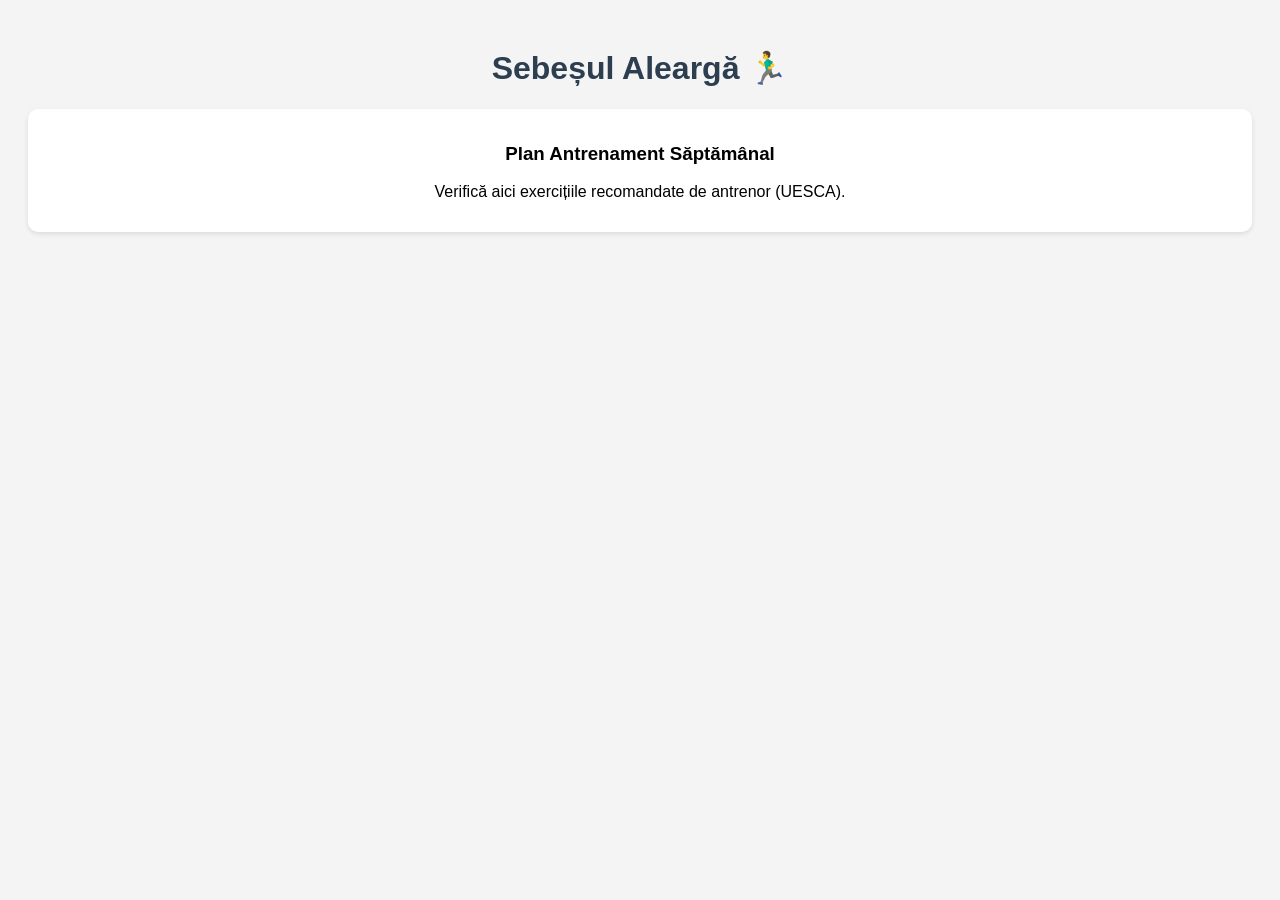
==== index.html @ 83960711 "Add files via upload" ====
<!DOCTYPE html>
<html lang="ro">
<head>
    <meta charset="UTF-8">
    <meta name="viewport" content="width=device-width, initial-scale=1.0">
    <title>Sebeșul Aleargă</title>
    <link rel="manifest" href="manifest.json">
    <link rel="stylesheet" href="style.css"> <style>
        body { font-family: sans-serif; text-align: center; padding: 20px; background: #f4f4f4; }
        .card { background: white; padding: 15px; border-radius: 10px; box-shadow: 0 2px 5px rgba(0,0,0,0.1); margin-bottom: 10px; }
        h1 { color: #2c3e50; }
    </style>
</head>
<body>
    <h1>Sebeșul Aleargă 🏃‍♂️</h1>
    <div class="card">
        <h3>Plan Antrenament Săptămânal</h3>
        <p>Verifică aici exercițiile recomandate de antrenor (UESCA).</p>
    </div>
    
    <script>
        if ('serviceWorker' in navigator) {
            navigator.serviceWorker.register('sw.js')
            .then(() => console.log("Aplicația este gata de funcționare offline!"));
        }
    </script>
</body>
</html>
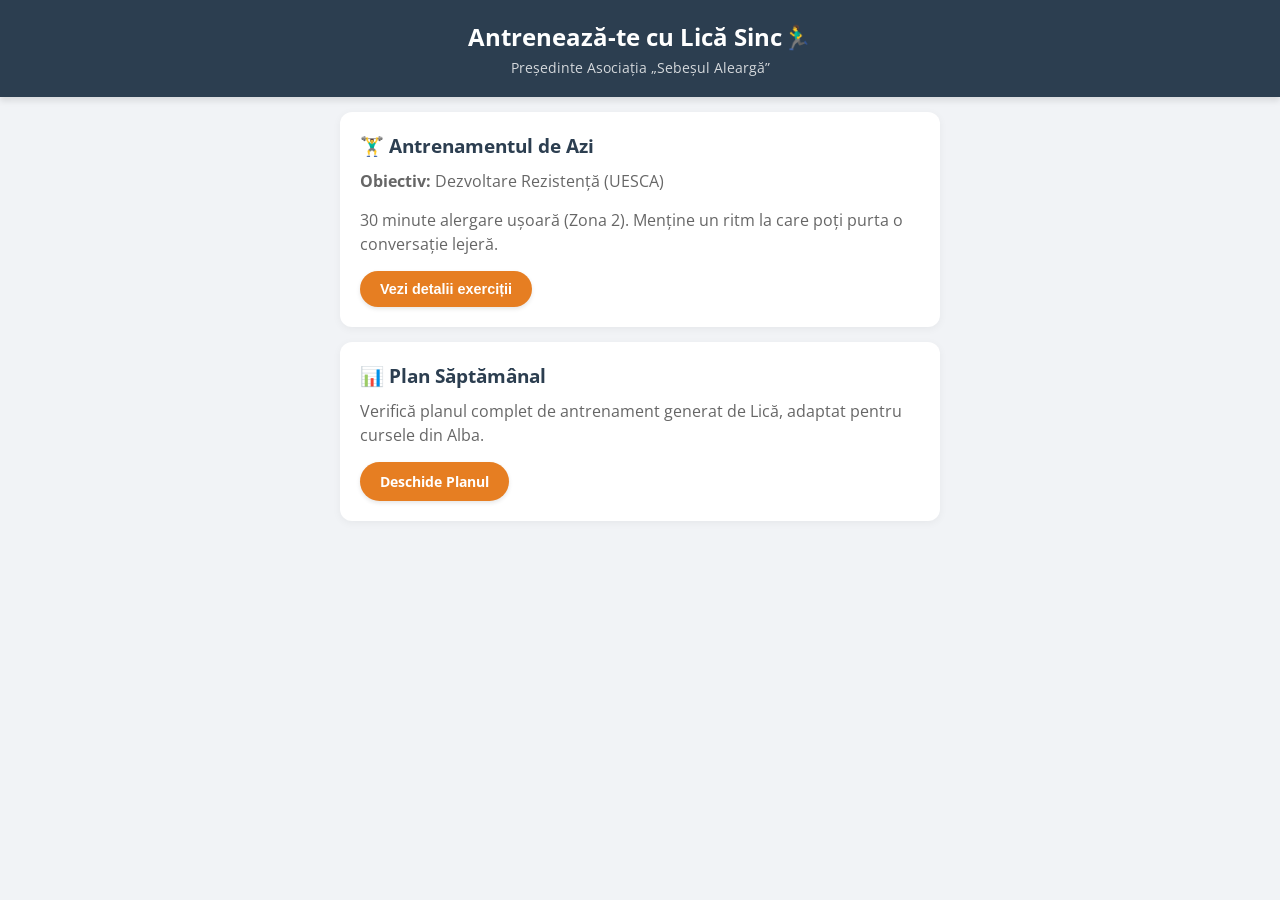
==== commit 3c43f09e: "Add files via upload" ====
--- a/index.html
+++ b/index.html
@@ -3,26 +3,67 @@
 <head>
     <meta charset="UTF-8">
     <meta name="viewport" content="width=device-width, initial-scale=1.0">
-    <title>Sebeșul Aleargă</title>
+    <title>Sebeșul Aleargă - Platformă Antrenamente</title>
     <link rel="manifest" href="manifest.json">
-    <link rel="stylesheet" href="style.css"> <style>
-        body { font-family: sans-serif; text-align: center; padding: 20px; background: #f4f4f4; }
-        .card { background: white; padding: 15px; border-radius: 10px; box-shadow: 0 2px 5px rgba(0,0,0,0.1); margin-bottom: 10px; }
-        h1 { color: #2c3e50; }
-    </style>
+    <link rel="stylesheet" href="style.css"> <link href="https://fonts.googleapis.com/css2?family=Open+Sans:wght@400;700&display=swap" rel="stylesheet">
 </head>
 <body>
-    <h1>Sebeșul Aleargă 🏃‍♂️</h1>
-    <div class="card">
-        <h3>Plan Antrenament Săptămânal</h3>
-        <p>Verifică aici exercițiile recomandate de antrenor (UESCA).</p>
+
+    <div class="header">
+        <h1>Antrenează-te cu Lică Sinc🏃‍♂️</h1>
+        <p>Președinte Asociația „Sebeșul Aleargă”</p>
     </div>
-    
+
+    <div class="container">
+        
+        <div id="offline-notice" class="status-offline">
+            Aplicația rulează în mod offline. Datele pot fi vechi.
+        </div>
+
+        <div class="card">
+            <h2>🏋️‍♂️ Antrenamentul de Azi</h2>
+            <p><strong>Obiectiv:</strong> Dezvoltare Rezistență (UESCA)</p>
+            <p>30 minute alergare ușoară (Zona 2). Menține un ritm la care poți purta o conversație lejeră.</p>
+            
+            <button class="btn-main" onclick="toggleDetails('detalii-azi')">Vezi detalii exerciții</button>
+            
+            <div id="detalii-azi" style="display: none; margin-top: 15px; padding-top: 15px; border-top: 1px solid #eee;">
+                <p><strong>Detalii suplimentare:</strong> Nu uita de încălzirea dinamică (5 min) înainte de start și de stretching la final.</p>
+            </div>
+        </div>
+
+        <div class="card">
+            <h2>📊 Plan Săptămânal</h2>
+            <p>Verifică planul complet de antrenament generat de Lică, adaptat pentru cursele din Alba.</p>
+            <a href="#" class="btn-main">Deschide Planul</a>
+        </div>
+        
+    </div>
+
     <script>
+        // Funcție simplă pentru interactivitate (afișare/ascundere detalii)
+        function toggleDetails(id) {
+            var x = document.getElementById(id);
+            if (x.style.display === "none") {
+                x.style.display = "block";
+            } else {
+                x.style.display = "none";
+            }
+        }
+
+        // Înregistrarea Service Worker-ului
         if ('serviceWorker' in navigator) {
             navigator.serviceWorker.register('sw.js')
             .then(() => console.log("Aplicația este gata de funcționare offline!"));
         }
+        
+        // Detectare stare offline (interactivitate automată)
+        window.addEventListener('offline', () => {
+            document.getElementById('offline-notice').style.display = 'block';
+        });
+        window.addEventListener('online', () => {
+            document.getElementById('offline-notice').style.display = 'none';
+        });
     </script>
 </body>
 </html>
--- a/style.css
+++ b/style.css
@@ -0,0 +1,87 @@
+/* style.css */
+body {
+    font-family: 'Open Sans', 'Helvetica Neue', sans-serif;
+    margin: 0;
+    padding: 0;
+    background-color: #f1f3f6; /* Gri deschis pentru fundal */
+    color: #333;
+}
+
+.header {
+    background-color: #2c3e50; /* Culoarea asociației (închisă) */
+    color: white;
+    text-align: center;
+    padding: 20px 10px;
+    box-shadow: 0 4px 6px rgba(0,0,0,0.1);
+}
+
+.header h1 {
+    margin: 0;
+    font-size: 1.5em;
+    font-weight: 700;
+}
+
+.header p {
+    margin: 5px 0 0;
+    opacity: 0.8;
+    font-size: 0.9em;
+}
+
+.container {
+    padding: 15px;
+    max-width: 600px;
+    margin: 0 auto; /* Centrează pe ecrane mari */
+}
+
+.card {
+    background: white;
+    border-radius: 12px;
+    padding: 20px;
+    margin-bottom: 15px;
+    box-shadow: 0 2px 8px rgba(0,0,0,0.05);
+    transition: transform 0.2s ease;
+}
+
+.card:active {
+    transform: scale(0.98); /* Efect de apăsare la click */
+}
+
+.card h2 {
+    margin: 0 0 10px;
+    color: #2c3e50;
+    font-size: 1.2em;
+}
+
+.card p {
+    margin: 0 0 15px;
+    line-height: 1.5;
+    color: #666;
+}
+
+.btn-main {
+    display: inline-block;
+    background-color: #e67e22; /* Portocaliu sportiv pentru acțiune */
+    color: white;
+    border: none;
+    padding: 10px 20px;
+    border-radius: 25px;
+    text-decoration: none;
+    font-weight: bold;
+    font-size: 0.9em;
+    cursor: pointer;
+    box-shadow: 0 2px 4px rgba(0,0,0,0.1);
+}
+
+.btn-main:hover {
+    background-color: #d35400;
+}
+
+.status-offline {
+    background-color: #ffdd57;
+    padding: 5px;
+    text-align: center;
+    border-radius: 8px;
+    font-size: 0.8em;
+    margin-bottom: 10px;
+    display: none; /* Ascuns implicit */
+}
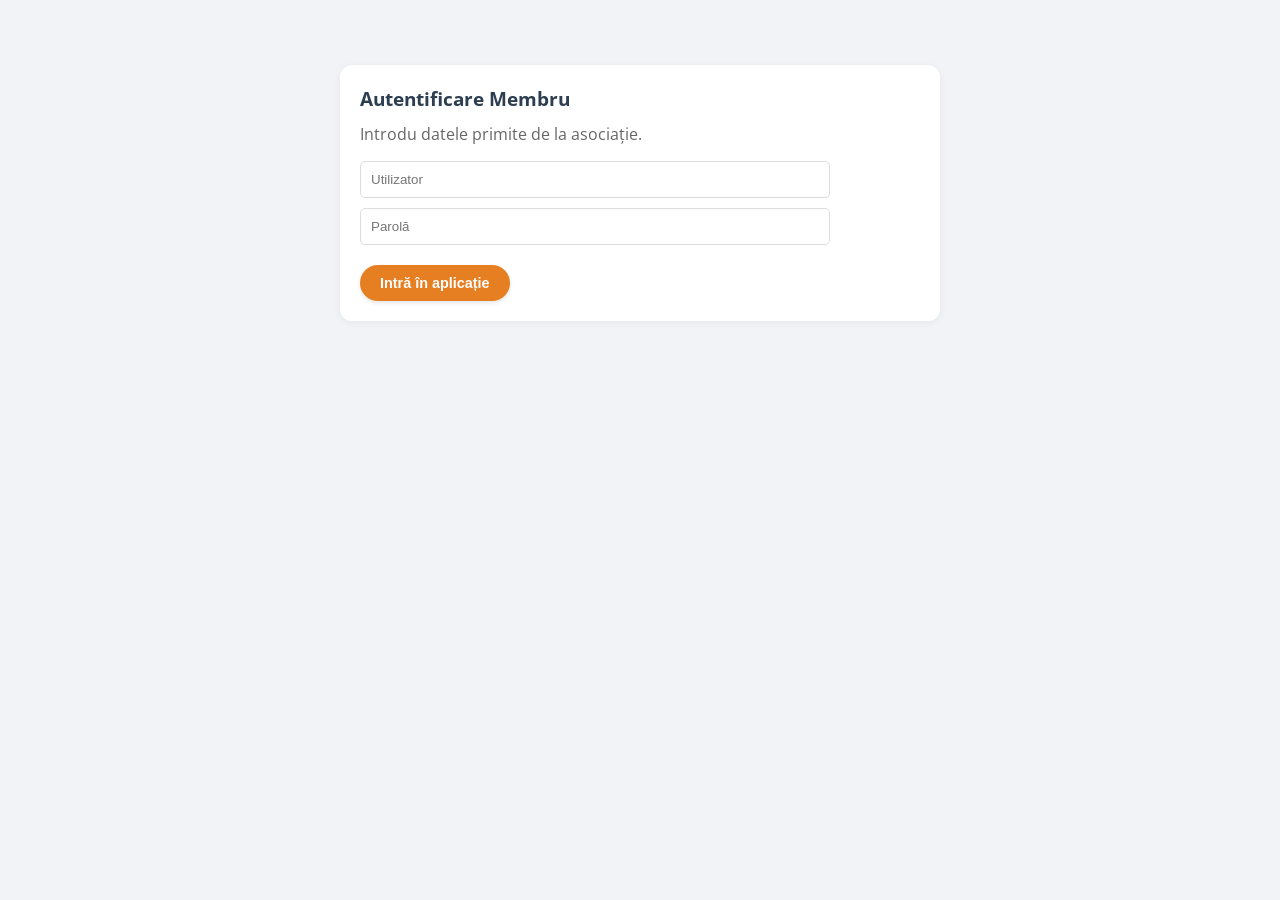
==== commit 55c4c6ac: "Add files via upload" ====
--- a/index.html
+++ b/index.html
@@ -8,62 +8,71 @@
     <link rel="stylesheet" href="style.css"> <link href="https://fonts.googleapis.com/css2?family=Open+Sans:wght@400;700&display=swap" rel="stylesheet">
 </head>
 <body>
-
-    <div class="header">
-        <h1>Antrenează-te cu Lică Sinc🏃‍♂️</h1>
-        <p>Președinte Asociația „Sebeșul Aleargă”</p>
+    <div id="login-screen" class="container" style="margin-top: 50px;">
+        <div class="card">
+            <h2>Autentificare Membru</h2>
+            <p>Introdu datele primite de la asociație.</p>
+            <input type="text" id="username" placeholder="Utilizator" style="width: 80%; padding: 10px; margin-bottom: 10px; border-radius: 5px; border: 1px solid #ddd;"><br>
+            <input type="password" id="password" placeholder="Parolă" style="width: 80%; padding: 10px; margin-bottom: 20px; border-radius: 5px; border: 1px solid #ddd;"><br>
+            <button class="btn-main" onclick="checkLogin()">Intră în aplicație</button>
+            <p id="error-msg" style="color: red; display: none; font-size: 0.8em; margin-top: 10px;">Date incorecte!</p>
+        </div>
     </div>
 
-    <div class="container">
-        
-        <div id="offline-notice" class="status-offline">
-            Aplicația rulează în mod offline. Datele pot fi vechi.
+    <div id="app-content" style="display: none;">
+        <div class="header">
+            <h1>Sebeșul Aleargă 🏃‍♂️</h1>
+            <p id="welcome-user"></p>
+            <button onclick="logout()" style="background: none; border: 1px solid white; color: white; padding: 5px 10px; border-radius: 5px; cursor: pointer; margin-top: 10px;">Ieșire</button>
         </div>
 
-        <div class="card">
-            <h2>🏋️‍♂️ Antrenamentul de Azi</h2>
-            <p><strong>Obiectiv:</strong> Dezvoltare Rezistență (UESCA)</p>
-            <p>30 minute alergare ușoară (Zona 2). Menține un ritm la care poți purta o conversație lejeră.</p>
-            
-            <button class="btn-main" onclick="toggleDetails('detalii-azi')">Vezi detalii exerciții</button>
-            
-            <div id="detalii-azi" style="display: none; margin-top: 15px; padding-top: 15px; border-top: 1px solid #eee;">
-                <p><strong>Detalii suplimentare:</strong> Nu uita de încălzirea dinamică (5 min) înainte de start și de stretching la final.</p>
+        <div class="container">
+            <div class="card">
+                <h2>🏋️‍♂️ Planul tău personal</h2>
+                <p>Bine ai revenit! Antrenamentul de azi te așteaptă.</p>
             </div>
         </div>
-
-        <div class="card">
-            <h2>📊 Plan Săptămânal</h2>
-            <p>Verifică planul complet de antrenament generat de Lică, adaptat pentru cursele din Alba.</p>
-            <a href="#" class="btn-main">Deschide Planul</a>
-        </div>
-        
     </div>
 
     <script>
-        // Funcție simplă pentru interactivitate (afișare/ascundere detalii)
-        function toggleDetails(id) {
-            var x = document.getElementById(id);
-            if (x.style.display === "none") {
-                x.style.display = "block";
+        // Tabel simplu de utilizatori (Doar pentru test!)
+        const users = {
+            "lica": "sebes2026",
+            "coleg1": "alergare123",
+            "membru": "start"
+        };
+
+        function checkLogin() {
+            const user = document.getElementById('username').value.toLowerCase();
+            const pass = document.getElementById('password').value;
+
+            if (users[user] && users[user] === pass) {
+                // Salvează starea de login în memoria telefonului (Local Storage)
+                localStorage.setItem('isLoggedIn', 'true');
+                localStorage.setItem('currentUser', user);
+                showApp(user);
             } else {
-                x.style.display = "none";
+                document.getElementById('error-msg').style.display = 'block';
             }
         }
 
-        // Înregistrarea Service Worker-ului
-        if ('serviceWorker' in navigator) {
-            navigator.serviceWorker.register('sw.js')
-            .then(() => console.log("Aplicația este gata de funcționare offline!"));
+        function showApp(user) {
+            document.getElementById('login-screen').style.display = 'none';
+            document.getElementById('app-content').style.display = 'block';
+            document.getElementById('welcome-user').innerText = "Salut, " + user.toUpperCase() + "!";
         }
-        
-        // Detectare stare offline (interactivitate automată)
-        window.addEventListener('offline', () => {
-            document.getElementById('offline-notice').style.display = 'block';
-        });
-        window.addEventListener('online', () => {
-            document.getElementById('offline-notice').style.display = 'none';
-        });
+
+        function logout() {
+            localStorage.removeItem('isLoggedIn');
+            location.reload(); // Reîmcarcă pagina pentru a cere login din nou
+        }
+
+        // Verifică la deschidere dacă utilizatorul este deja logat
+        window.onload = function() {
+            if (localStorage.getItem('isLoggedIn') === 'true') {
+                showApp(localStorage.getItem('currentUser'));
+            }
+        };
     </script>
 </body>
 </html>
